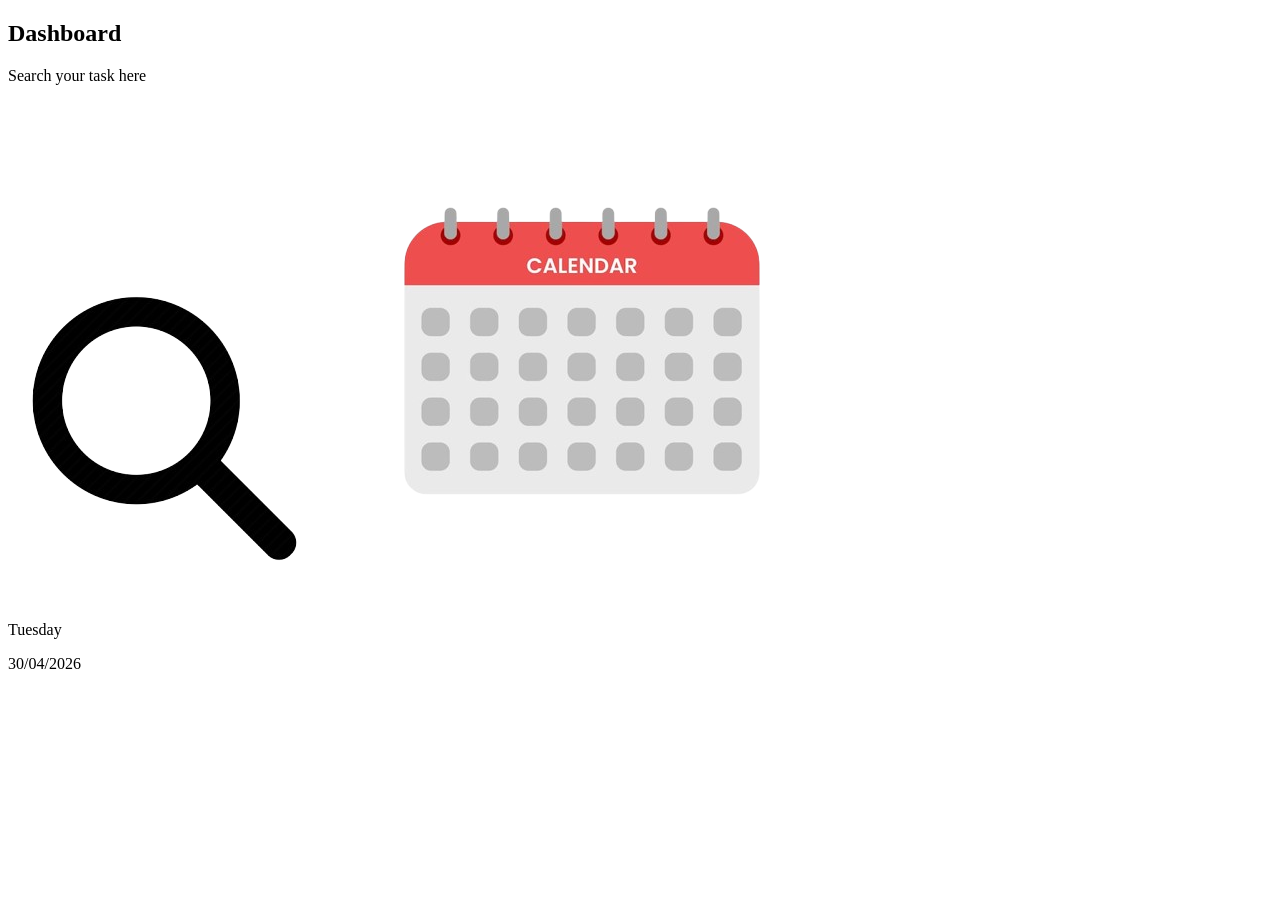
==== To-Do.html @ 13859147 "Basic structure given" ====
<!DOCTYPE html>
<html>

<head>
  <title>To-Do List</title>
  <link rel="stylesheet" href="To-Do.css">
  <meta charset="UTF-8">
  <meta name="viewport" content="width=device-width, initial-scale=1.0">
</head>

<body>
  <div class="top-part">
    <h2>Dashboard</h2>
    <p>Search your task here</p>
    <img src="Search.png" alt="search">
    <img src="Calendar.png" alt="calendar">
    <div>
      <p>Tuesday</p>
      <p>30/04/2026</p>
    </div>
  </div>
  <div class="bottom-part"></div>
</body>

</html>
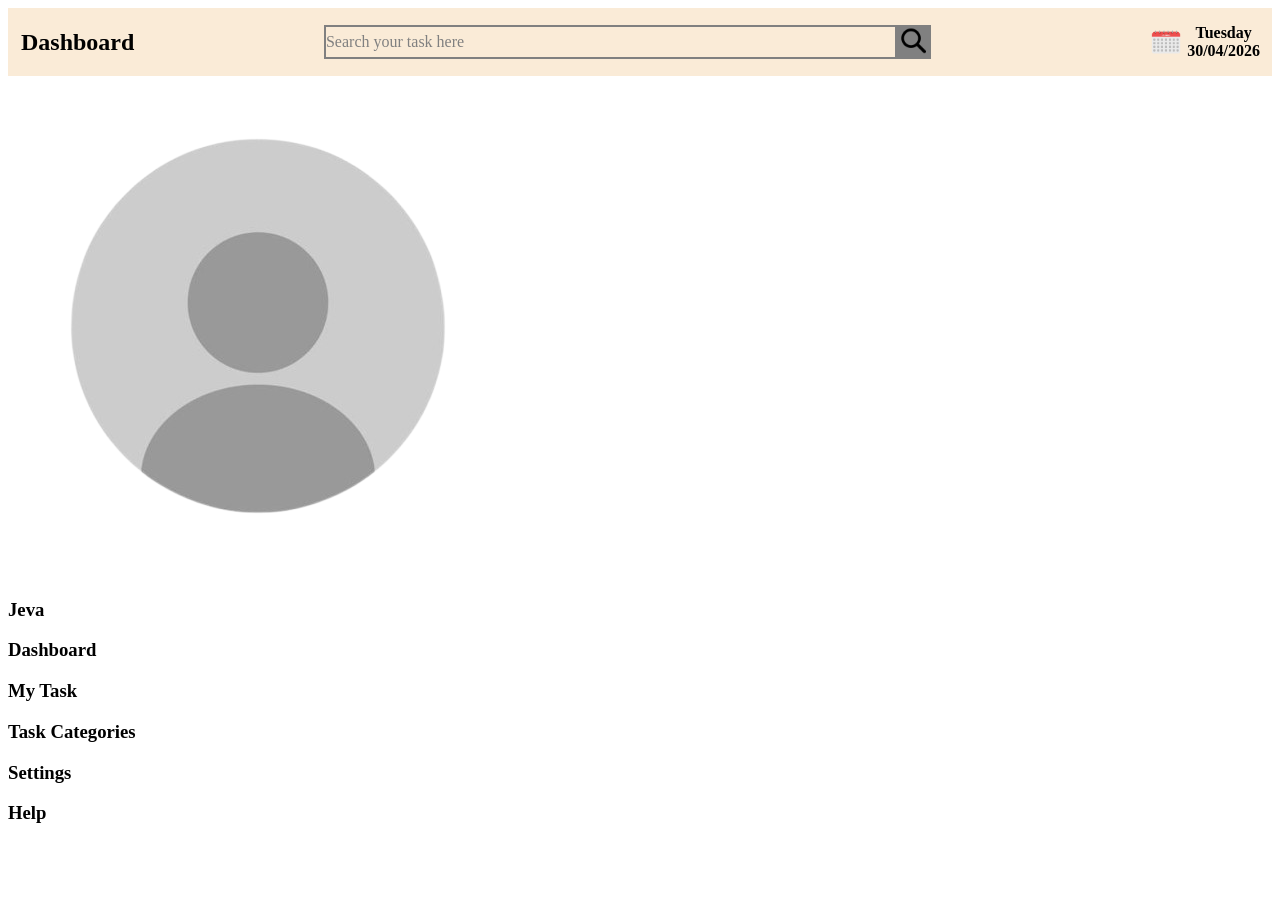
==== commit 67501b7f: "Structure of left-part is done" ====
--- a/To-Do.html
+++ b/To-Do.html
@@ -10,16 +10,31 @@
 
 <body>
   <div class="top-part">
-    <h2>Dashboard</h2>
-    <p>Search your task here</p>
-    <img src="Search.png" alt="search">
-    <img src="Calendar.png" alt="calendar">
-    <div>
-      <p>Tuesday</p>
-      <p>30/04/2026</p>
+    <h2 style="margin-left: 13px;">Dashboard</h2>
+    <p class="search-box">Search your task here</p>
+    <img class="search-icon" src="Search.png" alt="search">
+    <img class="calendar-icon" src="Calendar.png" alt="calendar">
+    <div class="day">
+      <p style="margin-bottom: 0px;"><b>Tuesday</b></p>
+      <p style="margin-top: 0px;"><b>30/04/2026</b></p>
     </div>
   </div>
-  <div class="bottom-part"></div>
+  <div class="bottom-part">
+    <div class="left-part">
+      <div class="profile">
+        <img src="Profile.png" alt="profile">
+        <h3><b>Jeva</b></h3>
+      </div>
+      <div class="options">
+        <h3 class="dashboard">Dashboard</h3>
+        <h3>My Task</h3>
+        <h3>Task Categories</h3>
+        <h3>Settings</h3>
+        <h3>Help</h3>
+      </div>
+    </div>
+    <div class="right-part"></div>
+  </div>
 </body>
 
 </html>
--- a/To-Do.css
+++ b/To-Do.css
@@ -0,0 +1,36 @@
+.top-part{
+  background-color: antiquewhite;
+  display: flex;
+  flex-wrap: wrap;
+  flex-direction: row;
+  align-items: center;
+}
+
+.search-box{
+  border: 2px solid grey;
+  color: grey;
+  width: 45%;
+  height: 30px;
+  align-content: center;
+  margin-left: 15%;
+}
+
+.calendar-icon{
+  width: 40px;
+  height: 40px;
+}
+
+.search-icon{
+  width: 30px;
+  height: 30px;
+  border: 2px solid grey;
+  background-color: grey;
+  margin-right: 17%;
+}
+
+.day{
+  display: flex;
+  flex-direction: column;
+  margin-left: 1.5px;
+  align-items: center;
+}
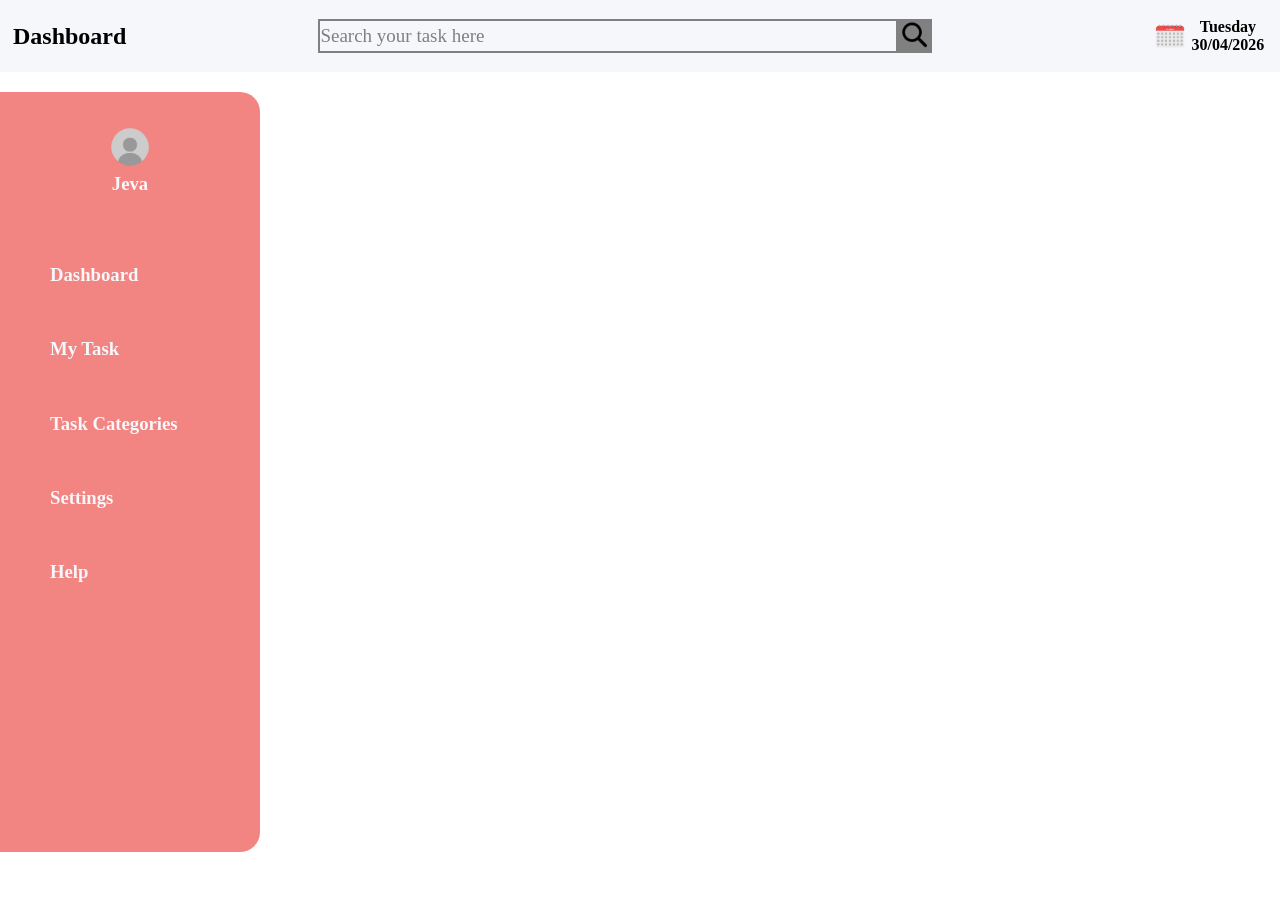
==== commit fe53eeed: "Structure of right-part is done" ====
--- a/To-Do.html
+++ b/To-Do.html
@@ -33,7 +33,23 @@
         <h3>Help</h3>
       </div>
     </div>
-    <div class="right-part"></div>
+    <div class="right-part">
+      <div class="left">
+        <div class="details"></div>
+        <div class="today-tasks">
+          <div class="task-1"></div>
+          <div class="task-2"></div>
+          <div class="task-3"></div>
+        </div>
+      </div>
+      <div class="right">
+        <div class="status"></div>
+        <div class="completed-tasks">
+          <div class="comp_task-1"></div>
+          <div class="comp_task-2"></div>
+        </div>
+      </div>
+    </div>
   </div>
 </body>
 
--- a/To-Do.css
+++ b/To-Do.css
@@ -1,5 +1,5 @@
 .top-part{
-  background-color: antiquewhite;
+  background-color: #f5f7fa;
   display: flex;
   flex-wrap: wrap;
   flex-direction: row;
@@ -9,6 +9,7 @@
 .search-box{
   border: 2px solid grey;
   color: grey;
+  font-size: 19px;
   width: 45%;
   height: 30px;
   align-content: center;
@@ -33,4 +34,48 @@
   flex-direction: column;
   margin-left: 1.5px;
   align-items: center;
+}
+
+.left-part img{
+  height: 50px;
+  width: 50px;
+}
+
+.bottom-part{
+  margin-top: 20px;
+}
+
+.left-part{
+  background-color: #f28482;
+  display: flex;
+  flex-direction: column;
+  width: 220px;
+  height: 80vh;
+  color: #f5f7fa;
+  padding: 20px;
+  border-radius: 0 20px 20px 0;
+}
+
+body{
+  margin: 0px;
+}
+
+.options{
+  margin-top: 20px;
+  display: flex;
+  flex-direction: column;
+  gap: 15px;
+  padding: 30px;
+}
+
+.profile h3{
+  margin: 0px;
+}
+
+.profile {
+  margin-top: 10px;
+  display: flex;
+  flex-direction: column;
+  align-items: center;
+  gap: 1px;
 }
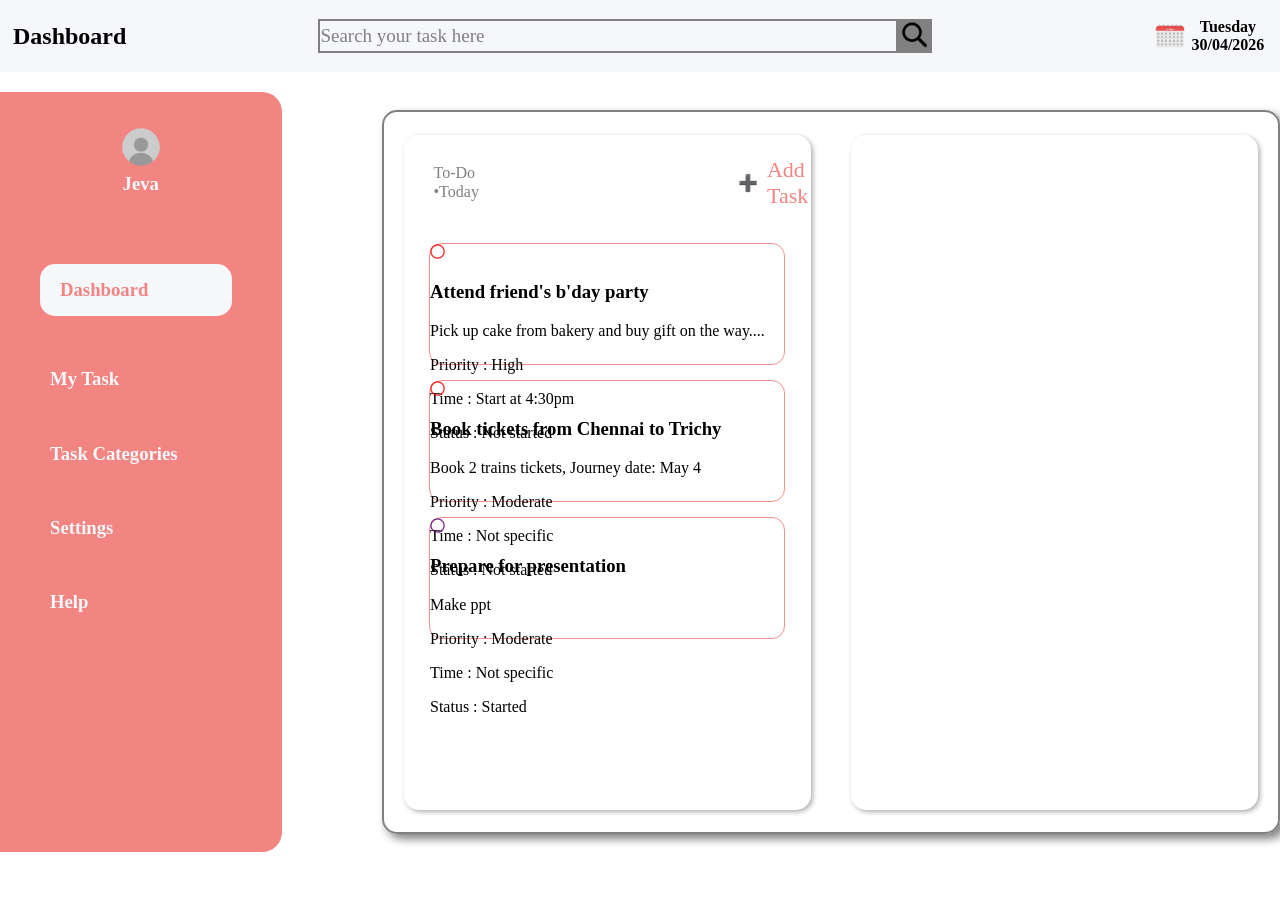
==== commit 934ac3b1: "html for pending tasks is done" ====
--- a/To-Do.html
+++ b/To-Do.html
@@ -35,13 +35,54 @@
     </div>
     <div class="right-part">
       <div class="left">
-        <div class="details"></div>
+        <div class="details">
+          <div>
+            <p style="margin-bottom: 0.2px; color: grey">To-Do</p>
+            <p style="margin-top: 0px; color: grey;">•Today</p>
+          </div>
+          <img src="Plus.png" alt="add">
+          <p style="color: #f28482; font-size: 22px;">Add Task</p>
+        </div>
         <div class="today-tasks">
-          <div class="task-1"></div>
-          <div class="task-2"></div>
-          <div class="task-3"></div>
+          <div class="task-1">
+            <img style="height: 15px; width: 15px;" src="Red-Circle.png" alt="red">
+            <div>
+              <h3>Attend friend's b'day party</h3>
+              <p>Pick up cake from bakery and buy gift on the way....</p>
+            </div>
+            <div class="info">
+              <p>Priority : High</p>
+              <p>Time : Start at 4:30pm</p>
+              <p>Status : Not started</p>
+            </div>
+          </div>
+          <div class="task-2">
+            <img src="Red-Circle.png" alt="red" style="height: 15px; width: 15px;">
+            <div class="activity">
+              <h3>Book tickets from Chennai to Trichy</h3>
+              <p>Book 2 trains tickets, Journey date: May 4</p>
+            </div>
+            <div class="info">
+              <p>Priority : Moderate</p>
+              <p>Time : Not specific</p>
+              <p>Status : Not started</p>
+            </div>
+          </div>
+          <div class="task-3">
+            <img src="Violet-Circle.png" alt="purple" style="height: 15px; width: 15px;">
+            <div>
+              <h3>Prepare for presentation</h3>
+              <p>Make ppt</p>
+            </div>
+            <div class="info">
+              <p>Priority : Moderate</p>
+              <p>Time : Not specific</p>
+              <p>Status : Started</p>
+            </div>
+          </div>
         </div>
       </div>
+
       <div class="right">
         <div class="status"></div>
         <div class="completed-tasks">
@@ -51,6 +92,7 @@
       </div>
     </div>
   </div>
+  </div>
 </body>
 
 </html>
--- a/To-Do.css
+++ b/To-Do.css
@@ -43,13 +43,16 @@
 
 .bottom-part{
   margin-top: 20px;
+  display: flex;
+  flex-direction: row;
+  align-items: center;
 }
 
 .left-part{
   background-color: #f28482;
   display: flex;
   flex-direction: column;
-  width: 220px;
+  width: 270px;
   height: 80vh;
   color: #f5f7fa;
   padding: 20px;
@@ -78,4 +81,82 @@
   flex-direction: column;
   align-items: center;
   gap: 1px;
+}
+
+.dashboard h3{
+  margin-right: 0px;
+  padding-right: 0px;
+}
+
+.dashboard{
+  background-color: #f5f7fa;
+  color: #f28482;
+  border: none;
+  border-radius: 15px;
+  padding-top: 15px;
+  padding-bottom: 15px;
+  padding-left: 20px;
+  margin-left: -10px;
+}
+
+.right-part{
+  margin-left: 100px;
+  border: 2px solid gray;
+  border-radius: 15px;
+  box-shadow: 5px 5px 10px grey;
+  width: 1000px;
+  height: 80vh;
+
+  display: flex;
+  flex-direction: row;
+  align-items: center;
+  gap: 40px;
+}
+
+.left{
+  height: 75vh;
+  border: none;
+  flex: 1;
+  border-radius: 15px;
+  box-shadow: 2px 2px 5px rgb(180, 173, 173);
+  margin-left: 20px;
+
+  display: flex;
+  flex-direction: column;
+}
+
+.right{
+  flex: 1;
+  border: none;
+  border-radius: 15px;
+  box-shadow: 2px 2px 5px rgb(180, 173, 173);
+  height: 75vh;
+  margin-right: 20px;
+}
+
+.details img{
+  height: 20px;
+  margin-left: 250px;
+}
+
+.details{
+  margin-left: 30px;
+  margin-bottom: 12px;
+  display: flex;
+  flex-direction: row;
+  align-items: center;
+}
+
+.today-tasks{
+  display: flex;
+  flex-direction: column;
+  gap: 15px;
+  align-items: center;
+}
+
+.task-1, .task-2, .task-3{
+  width: 87%;
+  height: 120px;
+  border: 1.8px solid rgb(242, 132, 130,0.9);
+  border-radius: 13px;
 }
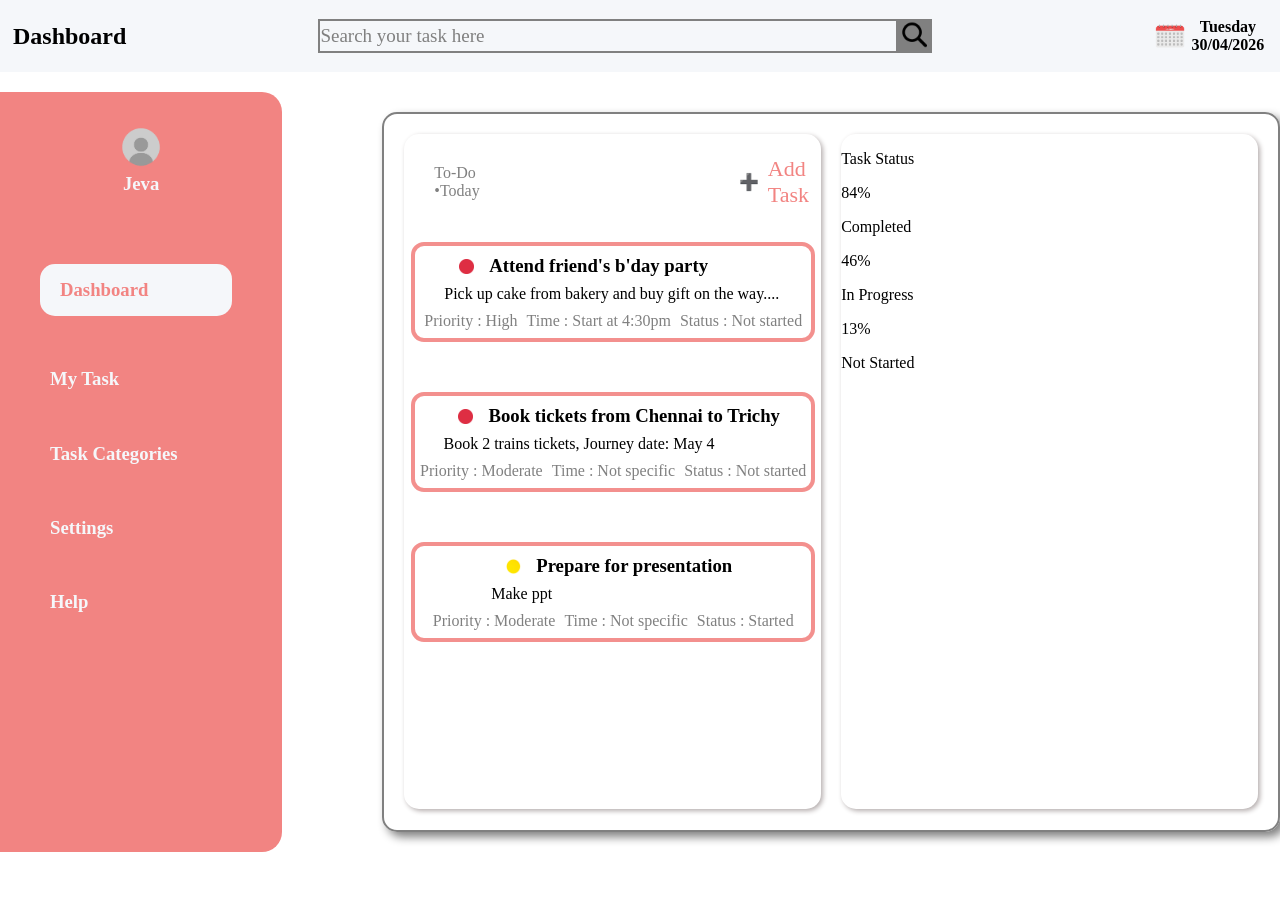
==== commit 63a6e4b9: "Structure of doughnut graph is done" ====
--- a/To-Do.html
+++ b/To-Do.html
@@ -45,9 +45,12 @@
         </div>
         <div class="today-tasks">
           <div class="task-1">
-            <img style="height: 15px; width: 15px;" src="Red-Circle.png" alt="red">
-            <div>
-              <h3>Attend friend's b'day party</h3>
+
+            <div class="activity">
+              <div class="title">
+                <img style="height: 15px; width: 15px;" src="Red-Circle.png" alt="red">
+                <h3>Attend friend's b'day party</h3>
+              </div>
               <p>Pick up cake from bakery and buy gift on the way....</p>
             </div>
             <div class="info">
@@ -56,10 +59,13 @@
               <p>Status : Not started</p>
             </div>
           </div>
+
           <div class="task-2">
-            <img src="Red-Circle.png" alt="red" style="height: 15px; width: 15px;">
             <div class="activity">
-              <h3>Book tickets from Chennai to Trichy</h3>
+              <div class="title">
+                <img src="Red-Circle.png" alt="red" style="height: 15px; width: 15px;">
+                <h3>Book tickets from Chennai to Trichy</h3>
+              </div>
               <p>Book 2 trains tickets, Journey date: May 4</p>
             </div>
             <div class="info">
@@ -69,9 +75,11 @@
             </div>
           </div>
           <div class="task-3">
-            <img src="Violet-Circle.png" alt="purple" style="height: 15px; width: 15px;">
-            <div>
-              <h3>Prepare for presentation</h3>
+            <div class="activity">
+              <div class="title">
+                <img src="Yellow-Circle.png" alt="purple" style="height: 15px; width: 15px;">
+                <h3>Prepare for presentation</h3>
+              </div>
               <p>Make ppt</p>
             </div>
             <div class="info">
@@ -84,7 +92,32 @@
       </div>
 
       <div class="right">
-        <div class="status"></div>
+        <div class="status">
+          <p class="status-title">Task Status</p>
+          <div class="graphs-container">
+
+            <div class="graph-item">
+              <div class="circle green" style="--perc: 84%;">
+                <div class="inner-content">84%</div>
+              </div>
+              <p><span class="dot green-dot"></span> Completed</p>
+            </div>
+
+            <div class="graph-item">
+              <div class="circle blue" style="--perc: 46%;">
+                <div class="inner-content">46%</div>
+              </div>
+              <p><span class="dot blue-dot"></span> In Progress</p>
+            </div>
+
+            <div class="graph-item">
+              <div class="circle red" style="--perc: 13%;">
+                <div class="inner-content">13%</div>
+              </div>
+              <p><span class="dot red-dot"></span> Not Started</p>
+            </div>
+          </div>
+        </div>
         <div class="completed-tasks">
           <div class="comp_task-1"></div>
           <div class="comp_task-2"></div>
--- a/To-Do.css
+++ b/To-Do.css
@@ -109,17 +109,20 @@
 
   display: flex;
   flex-direction: row;
-  align-items: center;
-  gap: 40px;
+  align-items: stretch;
+  gap: 20px;
+  box-sizing: border-box;
 }
 
 .left{
   height: 75vh;
   border: none;
   flex: 1;
+  min-width: 0px;
   border-radius: 15px;
   box-shadow: 2px 2px 5px rgb(180, 173, 173);
   margin-left: 20px;
+  margin-top: 20px;
 
   display: flex;
   flex-direction: column;
@@ -132,6 +135,8 @@
   box-shadow: 2px 2px 5px rgb(180, 173, 173);
   height: 75vh;
   margin-right: 20px;
+  margin-top: 20px;
+  min-width: 300px;
 }
 
 .details img{
@@ -150,13 +155,72 @@
 .today-tasks{
   display: flex;
   flex-direction: column;
-  gap: 15px;
+  gap: 50px;
   align-items: center;
 }
 
 .task-1, .task-2, .task-3{
-  width: 87%;
-  height: 120px;
-  border: 1.8px solid rgb(242, 132, 130,0.9);
+  margin-left: 0px;
+  width: 95%;
+  border: 4px solid rgb(242, 132, 130,0.9);
   border-radius: 13px;
+  justify-content: space-between;
+  align-items: center;
+
+  display: flex;
+  flex-direction: column;
+
+  cursor: pointer;
+  transition: 0.3s;
+}
+
+.task-1 img, .task-2 img, .task-3 img {
+  padding-left: 15px;
+  margin-right: 15px;
+  margin-top: 9px;
+  flex-shrink: 0;
+}
+
+.task-1 h3, .task-2 h3, .task-3 h3{
+  margin: 0px;
+  margin-top: 9px;
+}
+
+.info{
+  align-items: center;
+  display: flex;
+  flex-direction: row;
+  gap: 9px;
+  text-align: left;
+  padding-left: 1px;
+  margin-top: 9px;
+  margin-bottom: 8px;
+}
+
+.info p {
+  margin: 0;
+  color: gray;
+  
+}
+
+.activity{
+  margin-right: 2px;
+}
+
+.activity p{
+  margin: 0px;
+  margin-top: 8px;
+}
+
+.title{
+  display: flex;
+  flex-direction: row;
+  align-items: center;
+}
+
+.task-1:hover, .task-2:hover, .task-3:hover {
+  transform: translateY(-15px);
+  background-color: #fff9f9;
+  border-color: #f28482;
+  box-shadow: 0 10px 20px rgba(0, 0, 0, 0.1);
 }
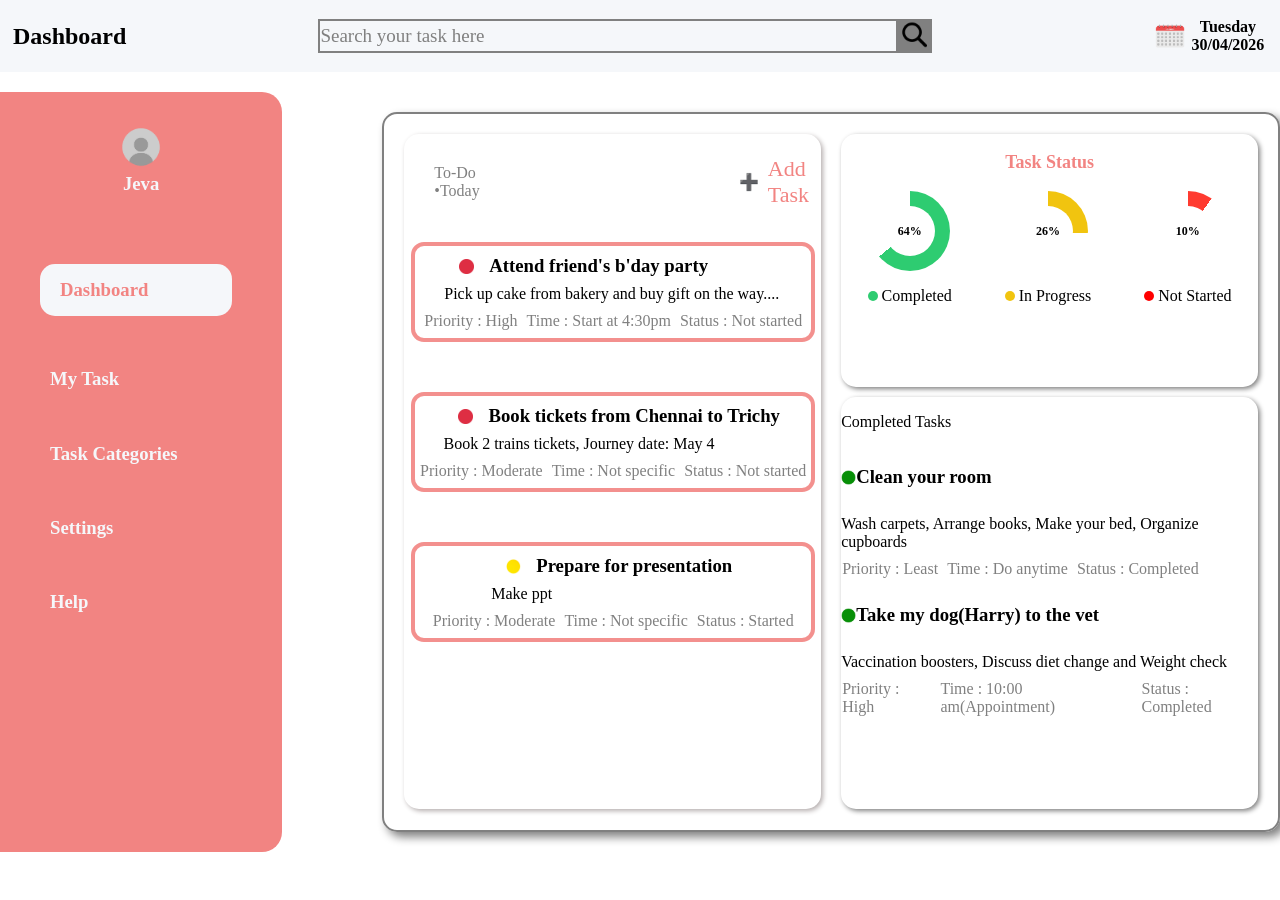
==== commit 854c4e2e: "Content for completed tasks is done" ====
--- a/To-Do.html
+++ b/To-Do.html
@@ -77,7 +77,7 @@
           <div class="task-3">
             <div class="activity">
               <div class="title">
-                <img src="Yellow-Circle.png" alt="purple" style="height: 15px; width: 15px;">
+                <img src="Yellow-Circle.png" alt="yellow" style="height: 15px; width: 15px;">
                 <h3>Prepare for presentation</h3>
               </div>
               <p>Make ppt</p>
@@ -97,30 +97,57 @@
           <div class="graphs-container">
 
             <div class="graph-item">
-              <div class="circle green" style="--perc: 84%;">
-                <div class="inner-content">84%</div>
+              <div class="circle green" style="--perc: 64%;">
+                <div class="inner-content">64%</div>
               </div>
               <p><span class="dot green-dot"></span> Completed</p>
             </div>
 
             <div class="graph-item">
-              <div class="circle blue" style="--perc: 46%;">
-                <div class="inner-content">46%</div>
+              <div class="circle yellow" style="--perc: 26%;">
+                <div class="inner-content">26%</div>
               </div>
-              <p><span class="dot blue-dot"></span> In Progress</p>
+              <p><span class="dot yellow-dot"></span> In Progress</p>
             </div>
 
             <div class="graph-item">
-              <div class="circle red" style="--perc: 13%;">
-                <div class="inner-content">13%</div>
+              <div class="circle red" style="--perc: 10%;">
+                <div class="inner-content">10%</div>
               </div>
               <p><span class="dot red-dot"></span> Not Started</p>
             </div>
           </div>
         </div>
         <div class="completed-tasks">
-          <div class="comp_task-1"></div>
-          <div class="comp_task-2"></div>
+          <p class="completed-title">Completed Tasks</p>
+          <div class="comp_task-1">
+            <div class="activity">
+              <div class="title">
+                <img style="height: 15px; width: 15px;" src="Green-Circle.png" alt="green">
+                <h3>Clean your room</h3>
+              </div>
+              <p>Wash carpets, Arrange books, Make your bed, Organize cupboards</p>
+            </div>
+            <div class="info">
+              <p>Priority : Least</p>
+              <p>Time : Do anytime</p>
+              <p>Status : Completed</p>
+            </div>
+          </div>
+          <div class="comp_task-2">
+            <div class="activity">
+              <div class="title">
+                <img style="height: 15px; width: 15px;" src="Green-Circle.png" alt="green">
+                <h3>Take my dog(Harry) to the vet</h3>
+              </div>
+              <p>Vaccination boosters, Discuss diet change and Weight check</p>
+            </div>
+            <div class="info">
+              <p>Priority : High</p>
+              <p>Time : 10:00 am(Appointment)</p>
+              <p>Status : Completed</p>
+            </div>
+          </div>
         </div>
       </div>
     </div>
--- a/To-Do.css
+++ b/To-Do.css
@@ -130,13 +130,15 @@
 
 .right{
   flex: 1;
-  border: none;
-  border-radius: 15px;
-  box-shadow: 2px 2px 5px rgb(180, 173, 173);
+  
   height: 75vh;
   margin-right: 20px;
   margin-top: 20px;
   min-width: 300px;
+
+  display: flex;
+  flex-direction: column;
+  gap: 10px;
 }
 
 .details img{
@@ -223,4 +225,93 @@
   background-color: #fff9f9;
   border-color: #f28482;
   box-shadow: 0 10px 20px rgba(0, 0, 0, 0.1);
-}+}
+
+.status{
+  border: none;
+  border-radius: 15px;
+  box-shadow: 2px 2px 5px grey;
+
+  flex: 0.8;
+}
+
+.completed-tasks{
+  border: none;
+  border-radius: 15px;
+  box-shadow: 2px 2px 5px grey;
+
+  flex: 1.3;
+}
+
+.graphs-container {
+  display: flex;
+  flex-direction: row;
+  justify-content: space-around;
+}
+
+.status-title{
+  text-align: center;
+  color: #f28482;
+  font-weight: 700;
+  font-size: 18px;
+}
+
+.graph-item{
+  display: flex;
+  flex-direction: column;
+  align-items: center;
+}
+
+.circle{
+  width: 80px;
+  height: 80px;
+  border-radius: 50%;
+  background: conic-gradient(var(--clr) var(--perc), white 0);
+
+  display: flex;
+  align-items: center;
+  justify-content: center;
+}
+
+.green{
+  --clr: #2ecc71;
+}
+
+.yellow{
+  --clr: #f1c40f;
+}
+
+.red{
+  --clr: #ff3b30;
+}
+
+.inner-content{
+  width: 50px;
+  height: 50px;
+  background-color: white;
+  border-radius: 50%;
+  display: flex;
+  align-items: center;
+  justify-content: center;
+  font-size: 12px;
+  font-weight: bold
+}
+
+.dot{ 
+  width: 10px;
+  height: 10px;
+  display: inline-block;
+  border-radius: 50%;
+}
+
+.red-dot{
+  background-color: red;
+}
+
+.yellow-dot{
+  background-color: #f1c40f;
+}
+
+.green-dot{
+  background-color: #2ecc71;
+}
